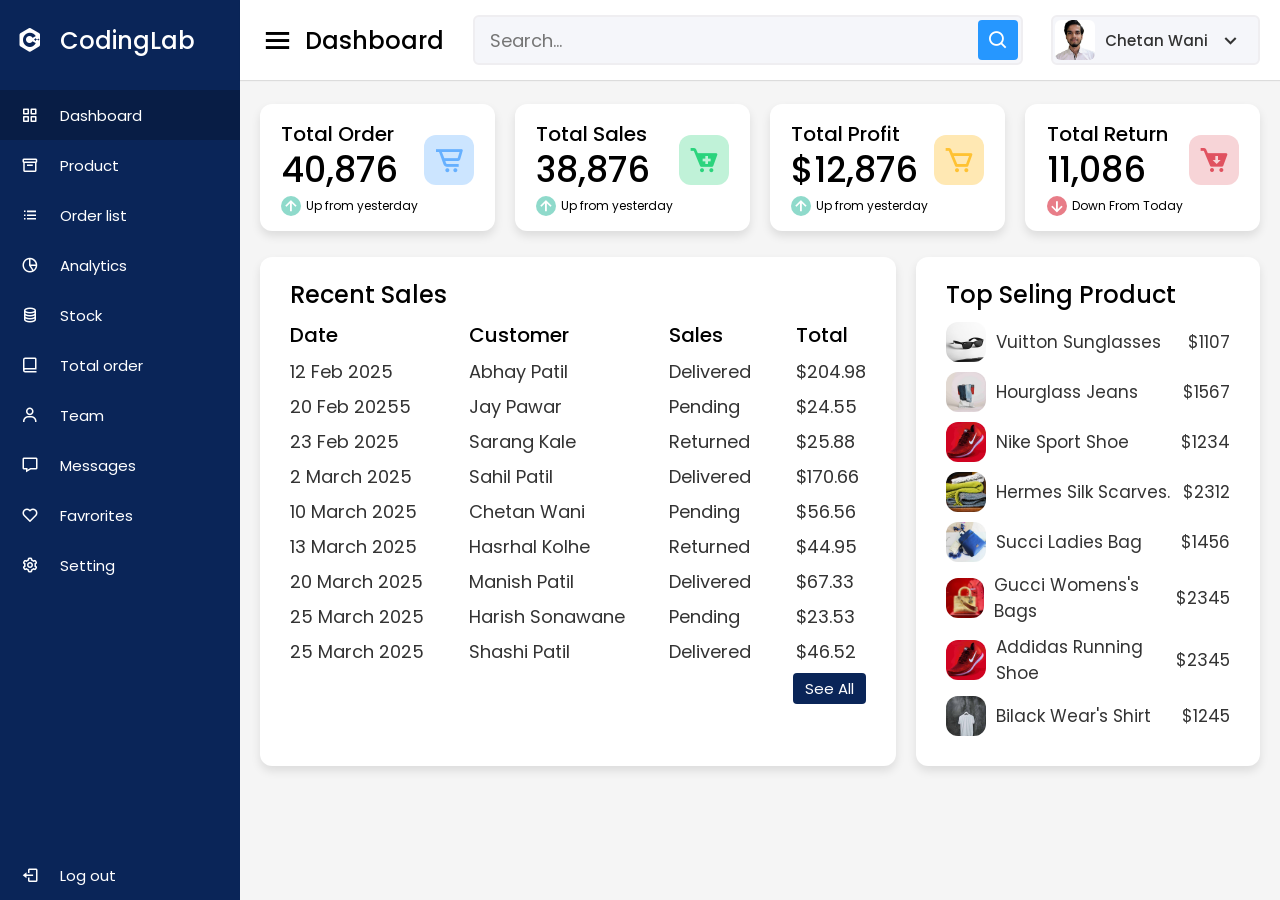
==== index.html @ d45dbb69 "Index File Added" ====
<!DOCTYPE html>
<!-- Website - www.codingnepalweb.com -->
<html lang="en" dir="ltr">
  <head>
    <meta charset="UTF-8" />
    <title>Responsive Admin Dashboard | CodingLab</title>
    <link rel="stylesheet" href="style.css" />
    <!-- Boxicons CDN Link -->
    <link href="https://unpkg.com/boxicons@2.0.7/css/boxicons.min.css" rel="stylesheet" />
    <meta name="viewport" content="width=device-width, initial-scale=1.0" />
  </head>
  <body>
    <!-- Sidebar -->
    <div class="sidebar">
      <div class="logo-details">
        <i class="bx bxl-c-plus-plus"></i>
        <span class="logo_name">CodingLab</span>
      </div>
      <ul class="nav-links">
        <li>
          <a href="#" class="active">
            <i class="bx bx-grid-alt"></i>
            <span class="links_name">Dashboard</span>
          </a>
        </li>
        <li>
          <a href="#">
            <i class="bx bx-box"></i>
            <span class="links_name">Product</span>
          </a>
        </li>
        <li>
          <a href="#">
            <i class="bx bx-list-ul"></i>
            <span class="links_name">Order list</span>
          </a>
        </li>
        <li>
          <a href="#">
            <i class="bx bx-pie-chart-alt-2"></i>
            <span class="links_name">Analytics</span>
          </a>
        </li>
        <li>
          <a href="#">
            <i class="bx bx-coin-stack"></i>
            <span class="links_name">Stock</span>
          </a>
        </li>
        <li>
          <a href="#">
            <i class="bx bx-book-alt"></i>
            <span class="links_name">Total order</span>
          </a>
        </li>
        <li>
          <a href="#">
            <i class="bx bx-user"></i>
            <span class="links_name">Team</span>
          </a>
        </li>
        <li>
          <a href="#">
            <i class="bx bx-message"></i>
            <span class="links_name">Messages</span>
          </a>
        </li>
        <li>
          <a href="#">
            <i class="bx bx-heart"></i>
            <span class="links_name">Favrorites</span>
          </a>
        </li>
        <li>
          <a href="#">
            <i class="bx bx-cog"></i>
            <span class="links_name">Setting</span>
          </a>
        </li>
        <li class="log_out">
          <a href="#">
            <i class="bx bx-log-out"></i>
            <span class="links_name">Log out</span>
          </a>
        </li>
      </ul>
    </div>
    
    <!-- Home Section -->
    <section class="home-section">
      <nav>
        <div class="sidebar-button">
          <i class="bx bx-menu sidebarBtn"></i>
          <span class="dashboard">Dashboard</span>
        </div>
        <div class="search-box">
          <input type="text" placeholder="Search..." />
          <i class="bx bx-search"></i>
        </div>
        <div class="profile-details">
          <img src="images/images.jpg" alt="" />
          <span class="admin_name">Chetan Wani</span>
          <i class="bx bx-chevron-down"></i>
        </div>
      </nav>

      <div class="home-content">
        <div class="overview-boxes">
          <!-- Total Order -->
          <div class="box">
            <div class="right-side">
              <div class="box-topic">Total Order</div>
              <div class="number" id="totalOrderValue">40,876</div>
              <div class="indicator">
                <i class="bx bx-up-arrow-alt"></i>
                <span class="text">Up from yesterday</span>
              </div>
            </div>
            <i class="bx bx-cart-alt cart"></i>
          </div>
          <!-- Total Sales -->
          <div class="box">
            <div class="right-side">
              <div class="box-topic">Total Sales</div>
              <div class="number" id="totalSalesValue">38,876</div>
              <div class="indicator">
                <i class="bx bx-up-arrow-alt"></i>
                <span class="text">Up from yesterday</span>
              </div>
            </div>
            <i class="bx bxs-cart-add cart two"></i>
          </div>
          <!-- Total Profit -->
          <div class="box">
            <div class="right-side">
              <div class="box-topic">Total Profit</div>
              <div class="number" id="totalProfitValue">$12,876</div>
              <div class="indicator">
                <i class="bx bx-up-arrow-alt"></i>
                <span class="text">Up from yesterday</span>
              </div>
            </div>
            <i class="bx bx-cart cart three"></i>
          </div>
          <!-- Total Return -->
          <div class="box">
            <div class="right-side">
              <div class="box-topic">Total Return</div>
              <div class="number" id="totalReturnValue">11,086</div>
              <div class="indicator">
                <i class="bx bx-down-arrow-alt down"></i>
                <span class="text">Down From Today</span>
              </div>
            </div>
            <i class="bx bxs-cart-download cart four"></i>
          </div>
        </div>

        <!-- Other Dashboard Content (Sales Boxes, etc.) can remain unchanged -->
        <div class="sales-boxes">
          <div class="recent-sales box">
            <div class="title">Recent Sales</div>
            <!-- Recent sales details here -->
            <div class="sales-details">
              <ul class="details">
                <li class="topic">Date</li>
                <li><a href="#">12 Feb 2025</a></li>
                <li><a href="#">20 Feb 20255</a></li>
                <li><a href="#">23 Feb 2025</a></li>
                <li><a href="#">2 March 2025</a></li>
                <li><a href="#">10 March 2025</a></li>
                <li><a href="#">13 March 2025</a></li>
                <li><a href="#">20 March 2025</a></li>
                <li><a href="#">25 March 2025</a></li>
                <li><a href="#">25 March 2025</a></li>
              </ul>
              <ul class="details">
                <li class="topic">Customer</li>
                <li><a href="#">Abhay Patil</a></li>
                <li><a href="#">Jay Pawar</a></li>
                <li><a href="#">Sarang Kale</a></li>
                <li><a href="#">Sahil Patil</a></li>
                <li><a href="#">Chetan Wani</a></li>
                <li><a href="#">Hasrhal Kolhe</a></li>
                <li><a href="#">Manish Patil</a></li>
                <li><a href="#">Harish Sonawane</a></li>
                <li><a href="#">Shashi Patil</a></li>
              </ul>
              <ul class="details">
                <li class="topic">Sales</li>
                <li><a href="#">Delivered</a></li>
                <li><a href="#">Pending</a></li>
                <li><a href="#">Returned</a></li>
                <li><a href="#">Delivered</a></li>
                <li><a href="#">Pending</a></li>
                <li><a href="#">Returned</a></li>
                <li><a href="#">Delivered</a></li>
                <li><a href="#">Pending</a></li>
                <li><a href="#">Delivered</a></li>
              </ul>
              <ul class="details">
                <li class="topic">Total</li>
                <li><a href="#">$204.98</a></li>
                <li><a href="#">$24.55</a></li>
                <li><a href="#">$25.88</a></li>
                <li><a href="#">$170.66</a></li>
                <li><a href="#">$56.56</a></li>
                <li><a href="#">$44.95</a></li>
                <li><a href="#">$67.33</a></li>
                <li><a href="#">$23.53</a></li>
                <li><a href="#">$46.52</a></li>
              </ul>
            </div>
            <div class="button">
              <a href="#">See All</a>
            </div>
          </div>
          <div class="top-sales box">
            <div class="title">Top Seling Product</div>
            <ul class="top-sales-details">
              <li>
                <a href="#">
                  <img src="images/sunglasses.jpg" alt="" />
                  <span class="product">Vuitton Sunglasses</span>
                </a>
                <span class="price">$1107</span>
              </li>
              <li>
                <a href="#">
                  <img src="images/jeans.jpg" alt="" />
                  <span class="product">Hourglass Jeans </span>
                </a>
                <span class="price">$1567</span>
              </li>
              <li>
                <a href="#">
                  <img src="images/nike-min.jpg" alt="" />
                  <span class="product">Nike Sport Shoe</span>
                </a>
                <span class="price">$1234</span>
              </li>
              <li>
                <a href="#">
                  <img src="images/scarves.jpg" alt="" />
                  <span class="product">Hermes Silk Scarves.</span>
                </a>
                <span class="price">$2312</span>
              </li>
              <li>
                <a href="#">
                  <img src="images/blueBag.jpg" alt="" />
                  <span class="product">Succi Ladies Bag</span>
                </a>
                <span class="price">$1456</span>
              </li>
              <li>
                <a href="#">
                  <img src="images/bag.jpg" alt="" />
                  <span class="product">Gucci Womens's Bags</span>
                </a>
                <span class="price">$2345</span>
              </li>

              <li>
                <a href="#">
                  <img src="images/addidas.jpg" alt="" />
                  <span class="product">Addidas Running Shoe</span>
                </a>
                <span class="price">$2345</span>
              </li>
              <li>
                <a href="#">
                  <img src="images/shirt.jpg" alt="" />
                  <span class="product">Bilack Wear's Shirt</span>
                </a>
                <span class="price">$1245</span>
              </li>
            </ul>
          </div>
        </div>
      </div>
    </section>

    <script src="script.js"></script> <!-- Link to JavaScript file -->

  </body>
</html>
---- style.css ----
/* Googlefont Poppins CDN Link */
@import url('https://fonts.googleapis.com/css2?family=Poppins:wght@200;300;400;500;600;700&display=swap');
*{
  margin: 0;
  padding: 0;
  box-sizing: border-box;
  font-family: 'Poppins', sans-serif;
}
.sidebar{
  position: fixed;
  height: 100%;
  width: 240px;
  background: #0A2558;
  transition: all 0.5s ease;
}
.sidebar.active{
  width: 60px;
}
.sidebar .logo-details{
  height: 80px;
  display: flex;
  align-items: center;
}
.sidebar .logo-details i{
  font-size: 28px;
  font-weight: 500;
  color: #fff;
  min-width: 60px;
  text-align: center
}
.sidebar .logo-details .logo_name{
  color: #fff;
  font-size: 24px;
  font-weight: 500;
}
.sidebar .nav-links{
  margin-top: 10px;
}
.sidebar .nav-links li{
  position: relative;
  list-style: none;
  height: 50px;
}
.sidebar .nav-links li a{
  height: 100%;
  width: 100%;
  display: flex;
  align-items: center;
  text-decoration: none;
  transition: all 0.4s ease;
}
.sidebar .nav-links li a.active{
  background: #081D45;
}
.sidebar .nav-links li a:hover{
  background: #081D45;
}
.sidebar .nav-links li i{
  min-width: 60px;
  text-align: center;
  font-size: 18px;
  color: #fff;
}
.sidebar .nav-links li a .links_name{
  color: #fff;
  font-size: 15px;
  font-weight: 400;
  white-space: nowrap;
}
.sidebar .nav-links .log_out{
  position: absolute;
  bottom: 0;
  width: 100%;
}
.home-section{
  position: relative;
  background: #f5f5f5;
  min-height: 100vh;
  width: calc(100% - 240px);
  left: 240px;
  transition: all 0.5s ease;
}
.sidebar.active ~ .home-section{
  width: calc(100% - 60px);
  left: 60px;
}
.home-section nav{
  display: flex;
  justify-content: space-between;
  height: 80px;
  background: #fff;
  display: flex;
  align-items: center;
  position: fixed;
  width: calc(100% - 240px);
  left: 240px;
  z-index: 100;
  padding: 0 20px;
  box-shadow: 0 1px 1px rgba(0, 0, 0, 0.1);
  transition: all 0.5s ease;
}
.sidebar.active ~ .home-section nav{
  left: 60px;
  width: calc(100% - 60px);
}
.home-section nav .sidebar-button{
  display: flex;
  align-items: center;
  font-size: 24px;
  font-weight: 500;
}
nav .sidebar-button i{
  font-size: 35px;
  margin-right: 10px;
}
.home-section nav .search-box{
  position: relative;
  height: 50px;
  max-width: 550px;
  width: 100%;
  margin: 0 20px;
}
nav .search-box input{
  height: 100%;
  width: 100%;
  outline: none;
  background: #F5F6FA;
  border: 2px solid #EFEEF1;
  border-radius: 6px;
  font-size: 18px;
  padding: 0 15px;
}
nav .search-box .bx-search{
  position: absolute;
  height: 40px;
  width: 40px;
  background: #2697FF;
  right: 5px;
  top: 50%;
  transform: translateY(-50%);
  border-radius: 4px;
  line-height: 40px;
  text-align: center;
  color: #fff;
  font-size: 22px;
  transition: all 0.4 ease;
}
.home-section nav .profile-details{
  display: flex;
  align-items: center;
  background: #F5F6FA;
  border: 2px solid #EFEEF1;
  border-radius: 6px;
  height: 50px;
  min-width: 190px;
  padding: 0 15px 0 2px;
}
nav .profile-details img{
  height: 40px;
  width: 40px;
  border-radius: 6px;
  object-fit: cover;
}
nav .profile-details .admin_name{
  font-size: 15px;
  font-weight: 500;
  color: #333;
  margin: 0 10px;
  white-space: nowrap;
}
nav .profile-details i{
  font-size: 25px;
  color: #333;
}
.home-section .home-content{
  position: relative;
  padding-top: 104px;
}
.home-content .overview-boxes{
  display: flex;
  align-items: center;
  justify-content: space-between;
  flex-wrap: wrap;
  padding: 0 20px;
  margin-bottom: 26px;
}
.overview-boxes .box{
  display: flex;
  align-items: center;
  justify-content: center;
  width: calc(100% / 4 - 15px);
  background: #fff;
  padding: 15px 14px;
  border-radius: 12px;
  box-shadow: 0 5px 10px rgba(0,0,0,0.1);
}
.overview-boxes .box-topic{
  font-size: 20px;
  font-weight: 500;
}
.home-content .box .number{
  display: inline-block;
  font-size: 35px;
  margin-top: -6px;
  font-weight: 500;
}
.home-content .box .indicator{
  display: flex;
  align-items: center;
}
.home-content .box .indicator i{
  height: 20px;
  width: 20px;
  background: #8FDACB;
  line-height: 20px;
  text-align: center;
  border-radius: 50%;
  color: #fff;
  font-size: 20px;
  margin-right: 5px;
}
.box .indicator i.down{
  background: #e87d88;
}
.home-content .box .indicator .text{
  font-size: 12px;
}
.home-content .box .cart{
  display: inline-block;
  font-size: 32px;
  height: 50px;
  width: 50px;
  background: #cce5ff;
  line-height: 50px;
  text-align: center;
  color: #66b0ff;
  border-radius: 12px;
  margin: -15px 0 0 6px;
}
.home-content .box .cart.two{
   color: #2BD47D;
   background: #C0F2D8;
 }
.home-content .box .cart.three{
   color: #ffc233;
   background: #ffe8b3;
 }
.home-content .box .cart.four{
   color: #e05260;
   background: #f7d4d7;
 }
.home-content .total-order{
  font-size: 20px;
  font-weight: 500;
}
.home-content .sales-boxes{
  display: flex;
  justify-content: space-between;
  /* padding: 0 20px; */
}

/* left box */
.home-content .sales-boxes .recent-sales{
  width: 65%;
  background: #fff;
  padding: 20px 30px;
  margin: 0 20px;
  border-radius: 12px;
  box-shadow: 0 5px 10px rgba(0, 0, 0, 0.1);
}
.home-content .sales-boxes .sales-details{
  display: flex;
  align-items: center;
  justify-content: space-between;
}
.sales-boxes .box .title{
  font-size: 24px;
  font-weight: 500;
  /* margin-bottom: 10px; */
}
.sales-boxes .sales-details li.topic{
  font-size: 20px;
  font-weight: 500;
}
.sales-boxes .sales-details li{
  list-style: none;
  margin: 8px 0;
}
.sales-boxes .sales-details li a{
  font-size: 18px;
  color: #333;
  font-size: 400;
  text-decoration: none;
}
.sales-boxes .box .button{
  width: 100%;
  display: flex;
  justify-content: flex-end;
}
.sales-boxes .box .button a{
  color: #fff;
  background: #0A2558;
  padding: 4px 12px;
  font-size: 15px;
  font-weight: 400;
  border-radius: 4px;
  text-decoration: none;
  transition: all 0.3s ease;
}
.sales-boxes .box .button a:hover{
  background:  #0d3073;
}

/* Right box */
.home-content .sales-boxes .top-sales{
  width: 35%;
  background: #fff;
  padding: 20px 30px;
  margin: 0 20px 0 0;
  border-radius: 12px;
  box-shadow: 0 5px 10px rgba(0, 0, 0, 0.1);
}
.sales-boxes .top-sales li{
  display: flex;
  align-items: center;
  justify-content: space-between;
  margin: 10px 0;
}
.sales-boxes .top-sales li a img{
  height: 40px;
  width: 40px;
  object-fit: cover;
  border-radius: 12px;
  margin-right: 10px;
  background: #333;
}
.sales-boxes .top-sales li a{
  display: flex;
  align-items: center;
  text-decoration: none;
}
.sales-boxes .top-sales li .product,
.price{
  font-size: 17px;
  font-weight: 400;
  color: #333;
}
/* Responsive Media Query */
@media (max-width: 1240px) {
  .sidebar{
    width: 60px;
  }
  .sidebar.active{
    width: 220px;
  }
  .home-section{
    width: calc(100% - 60px);
    left: 60px;
  }
  .sidebar.active ~ .home-section{
    left: 220px;
    width: calc(100% - 220px);
    overflow: hidden;
  }
  .home-section nav{
    width: calc(100% - 60px);
    left: 60px;
  }
  .sidebar.active ~ .home-section nav{
    width: calc(100% - 220px);
    left: 220px;
  }
}
@media (max-width: 1150px) {
  .home-content .sales-boxes{
    flex-direction: column;
  }
  .home-content .sales-boxes .box{
    width: 100%;
    overflow-x: scroll;
    margin-bottom: 30px;
  }
  .home-content .sales-boxes .top-sales{
    margin: 0;
  }
}
@media (max-width: 1000px) {
  .overview-boxes .box{
    width: calc(100% / 2 - 15px);
    margin-bottom: 15px;
  }
}
@media (max-width: 700px) {
  nav .sidebar-button .dashboard,
  nav .profile-details .admin_name,
  nav .profile-details i{
    display: none;
  }
  .home-section nav .profile-details{
    height: 50px;
    min-width: 40px;
  }
  .home-content .sales-boxes .sales-details{
    width: 560px;
  }
}
@media (max-width: 550px) {
  .overview-boxes .box{
    width: 100%;
    margin-bottom: 15px;
  }
  .sidebar.active ~ .home-section nav .profile-details{
    display: none;
  }
}
@media (max-width: 400px) {
  .sidebar{
    width: 0;
  }
  .sidebar.active{
    width: 60px;
  }
  .home-section{
    width: 100%;
    left: 0;
  }
  .sidebar.active ~ .home-section{
    left: 60px;
    width: calc(100% - 60px);
  }
  .home-section nav{
    width: 100%;
    left: 0;
  }
  .sidebar.active ~ .home-section nav{
    left: 60px;
    width: calc(100% - 60px);
  }
}
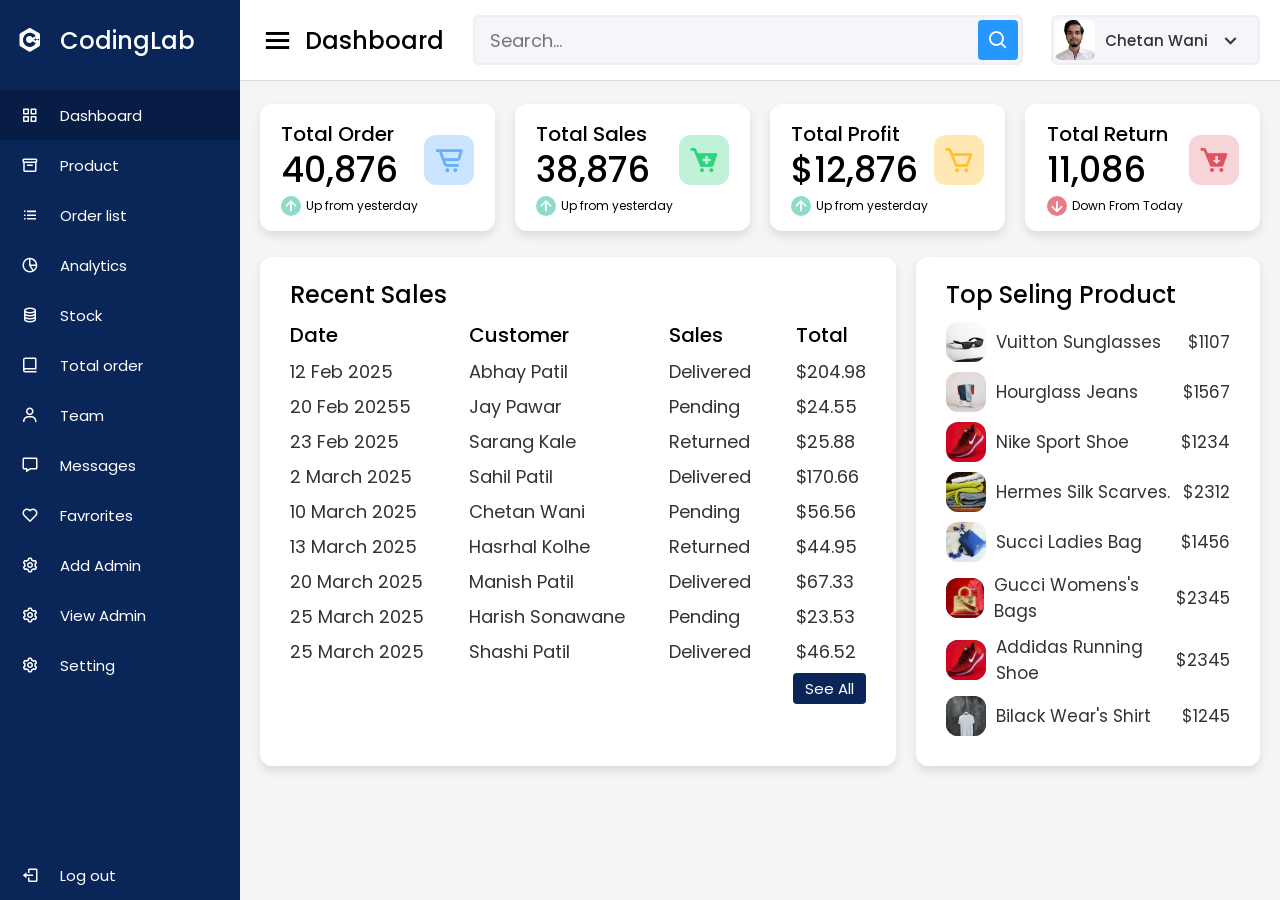
==== commit da16d66e: "Admin Reg Added" ====
--- a/index.html
+++ b/index.html
@@ -72,6 +72,18 @@
           </a>
         </li>
         <li>
+          <a href="adminReg.html">
+            <i class="bx bx-cog"></i>
+            <span class="links_name">Add Admin</span>
+          </a>
+        </li>
+        <li>
+          <a href="viewAdmin.html">
+            <i class="bx bx-cog"></i>
+            <span class="links_name">View Admin</span>
+          </a>
+        </li>
+        <li>
           <a href="#">
             <i class="bx bx-cog"></i>
             <span class="links_name">Setting</span>
